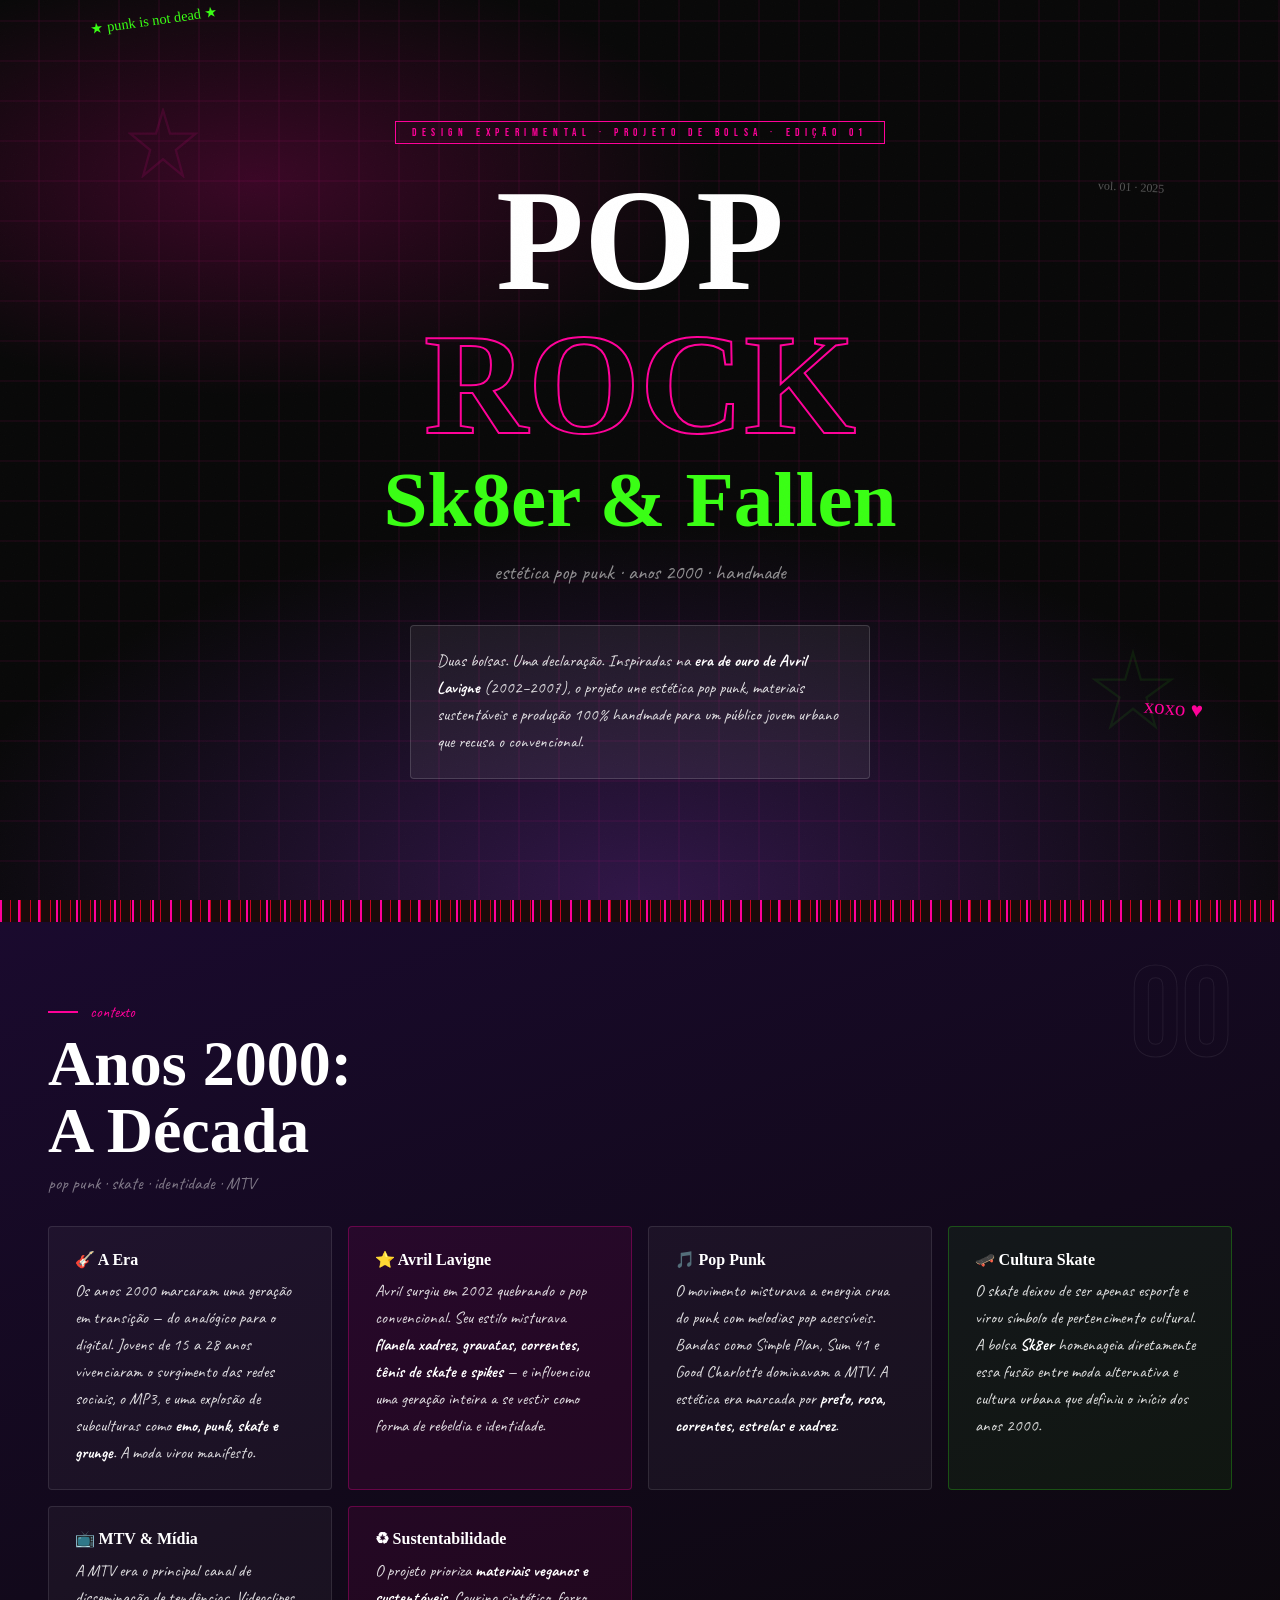
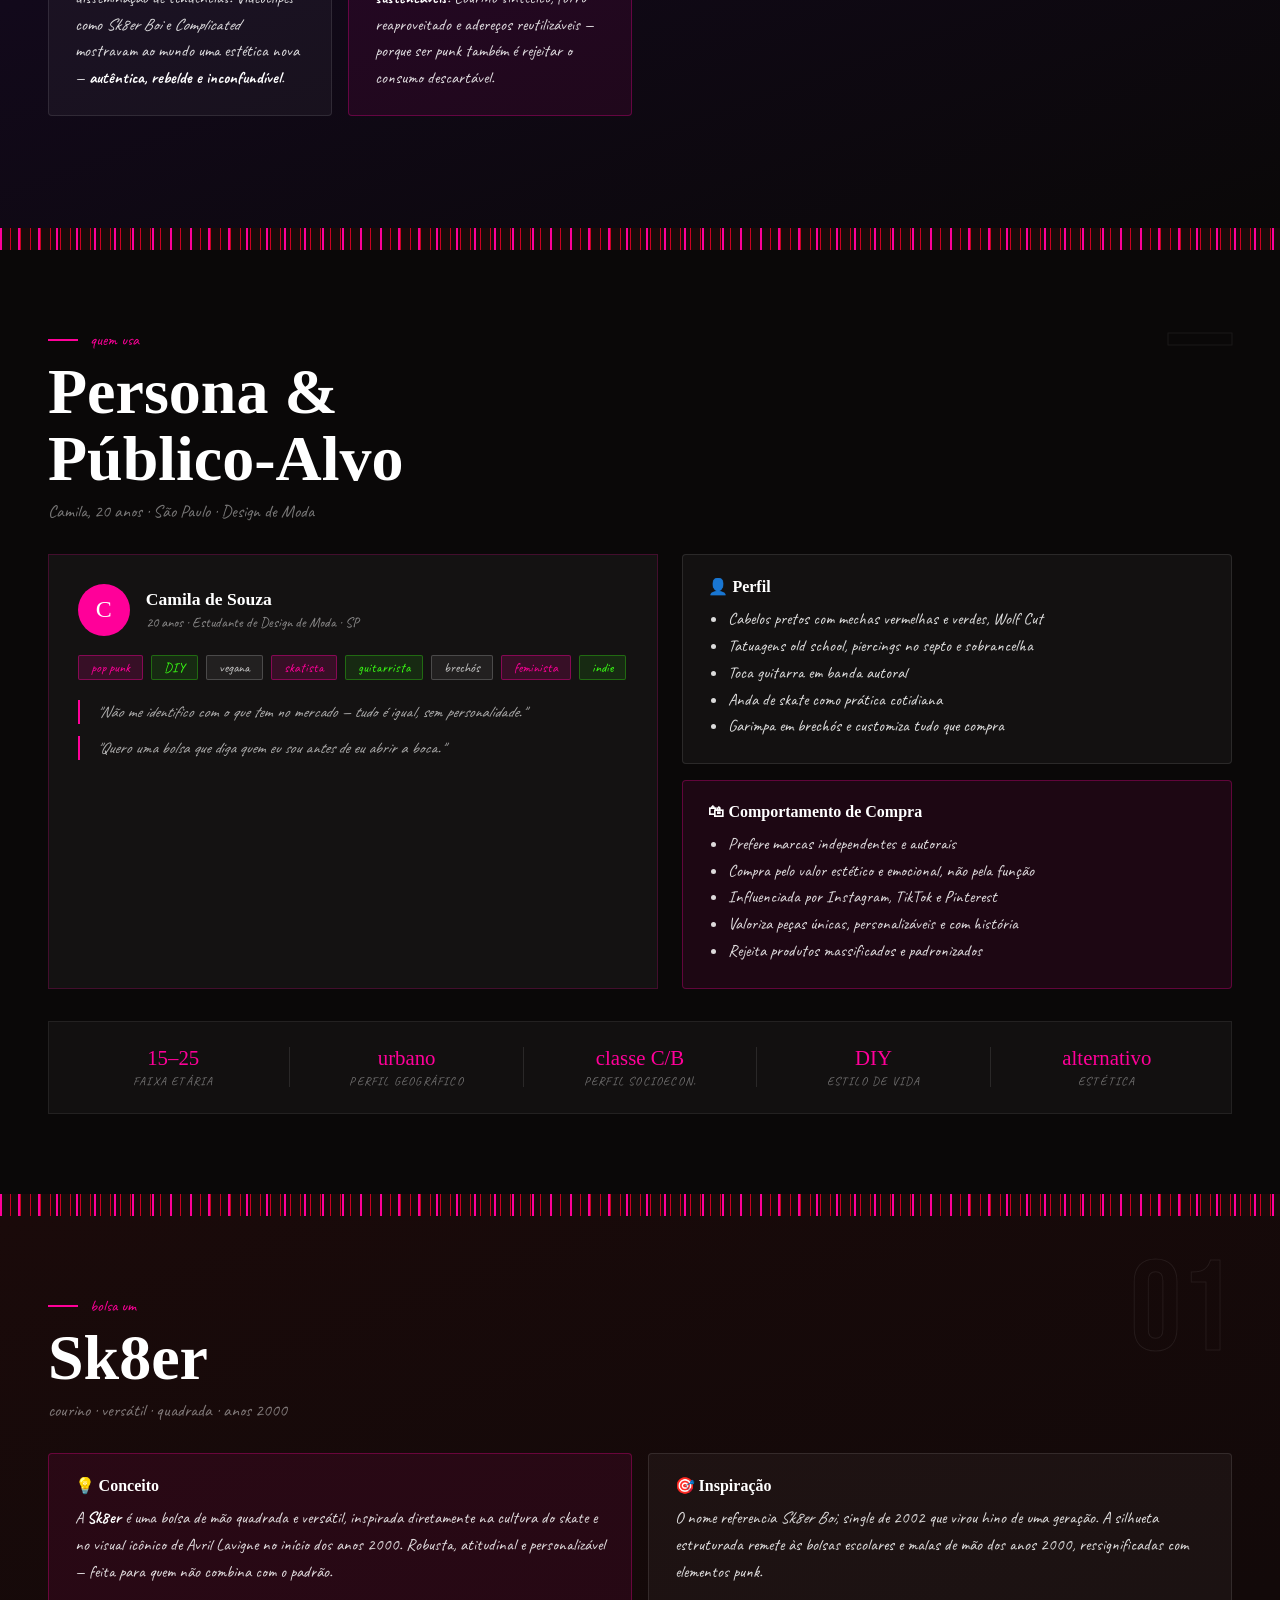
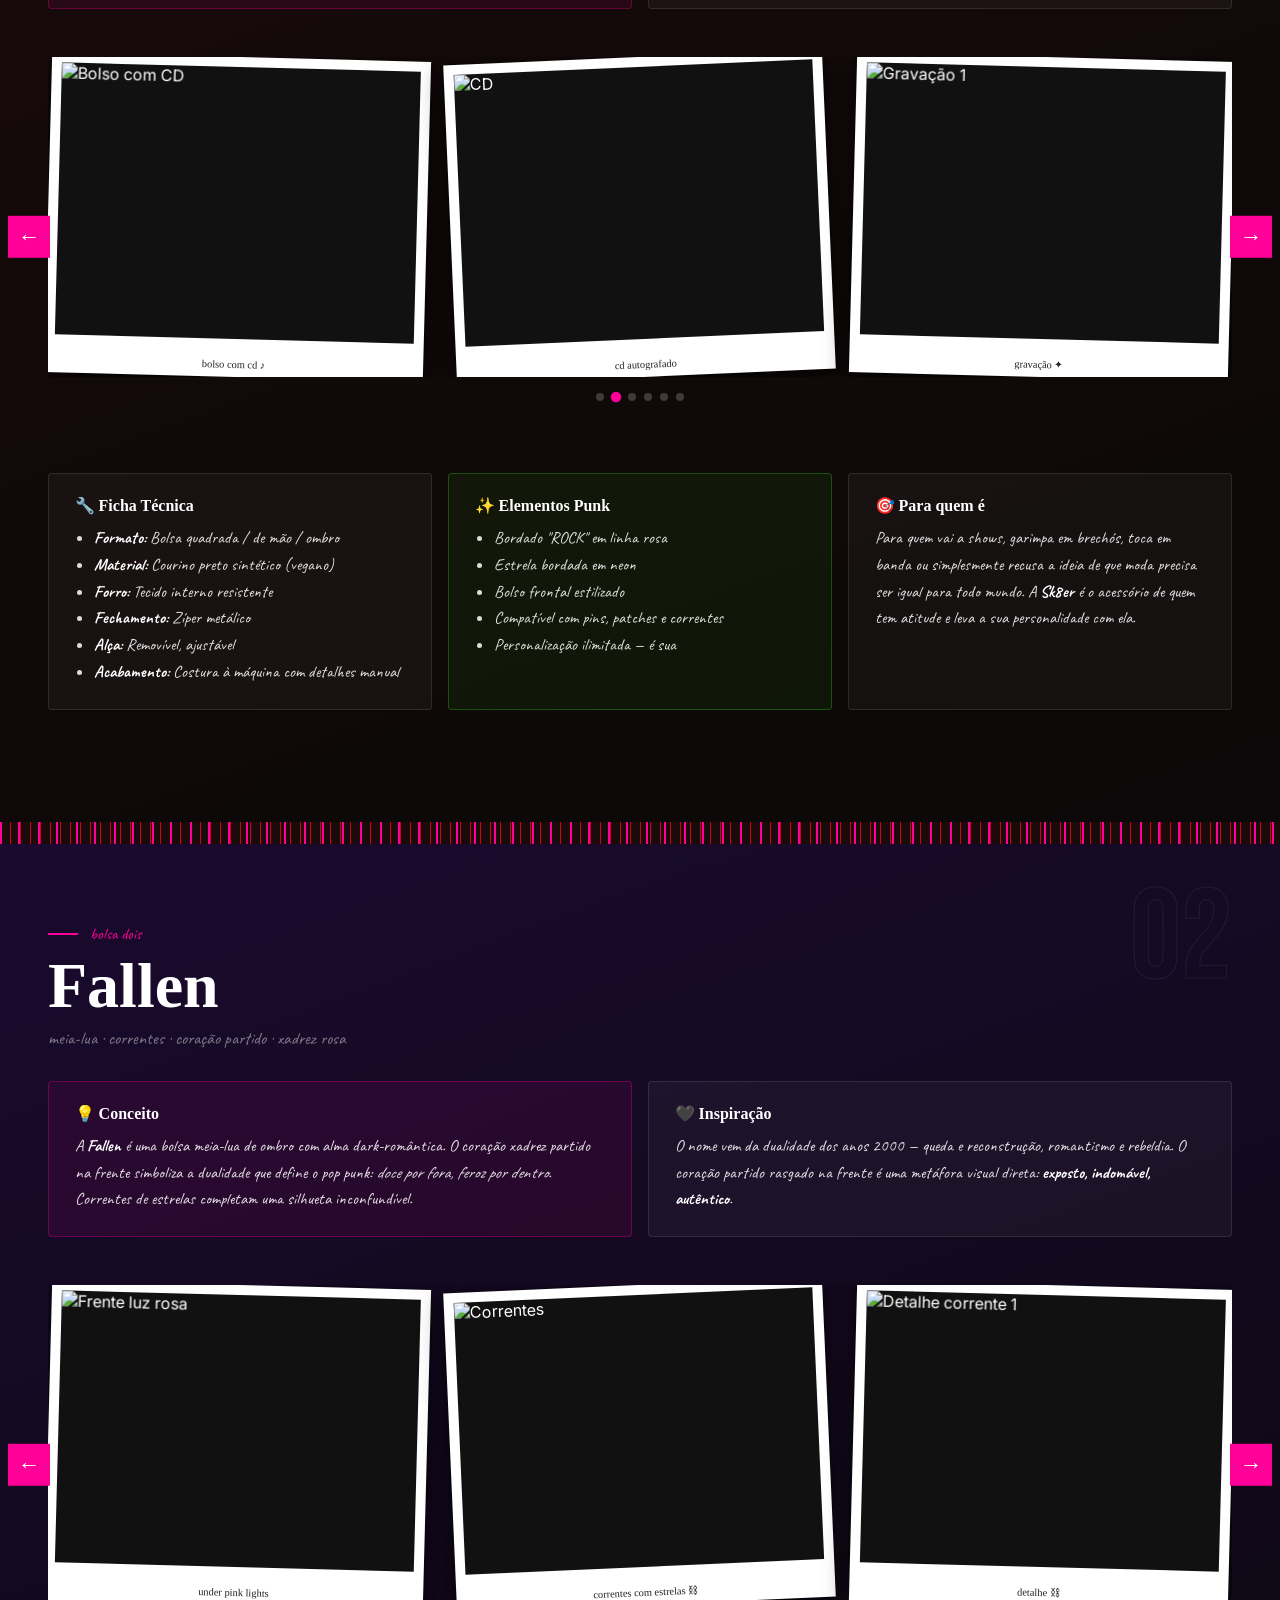
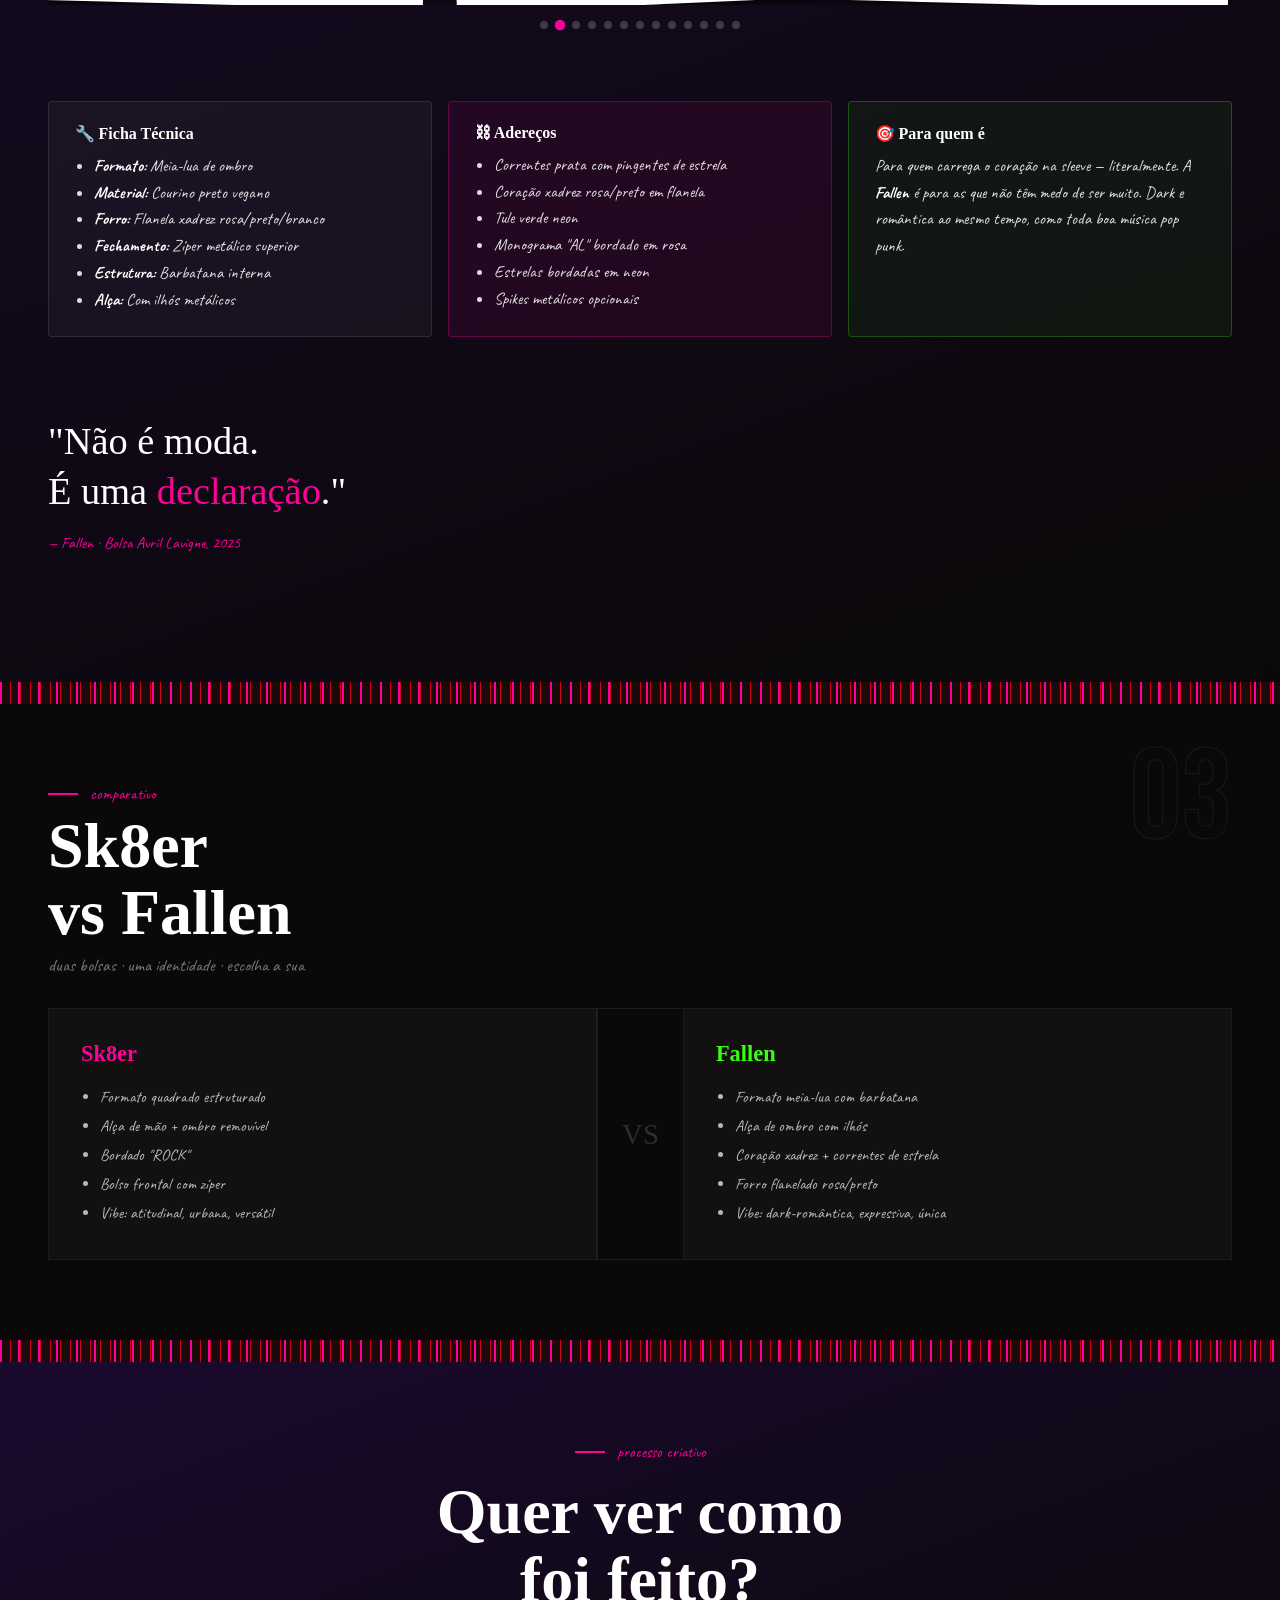
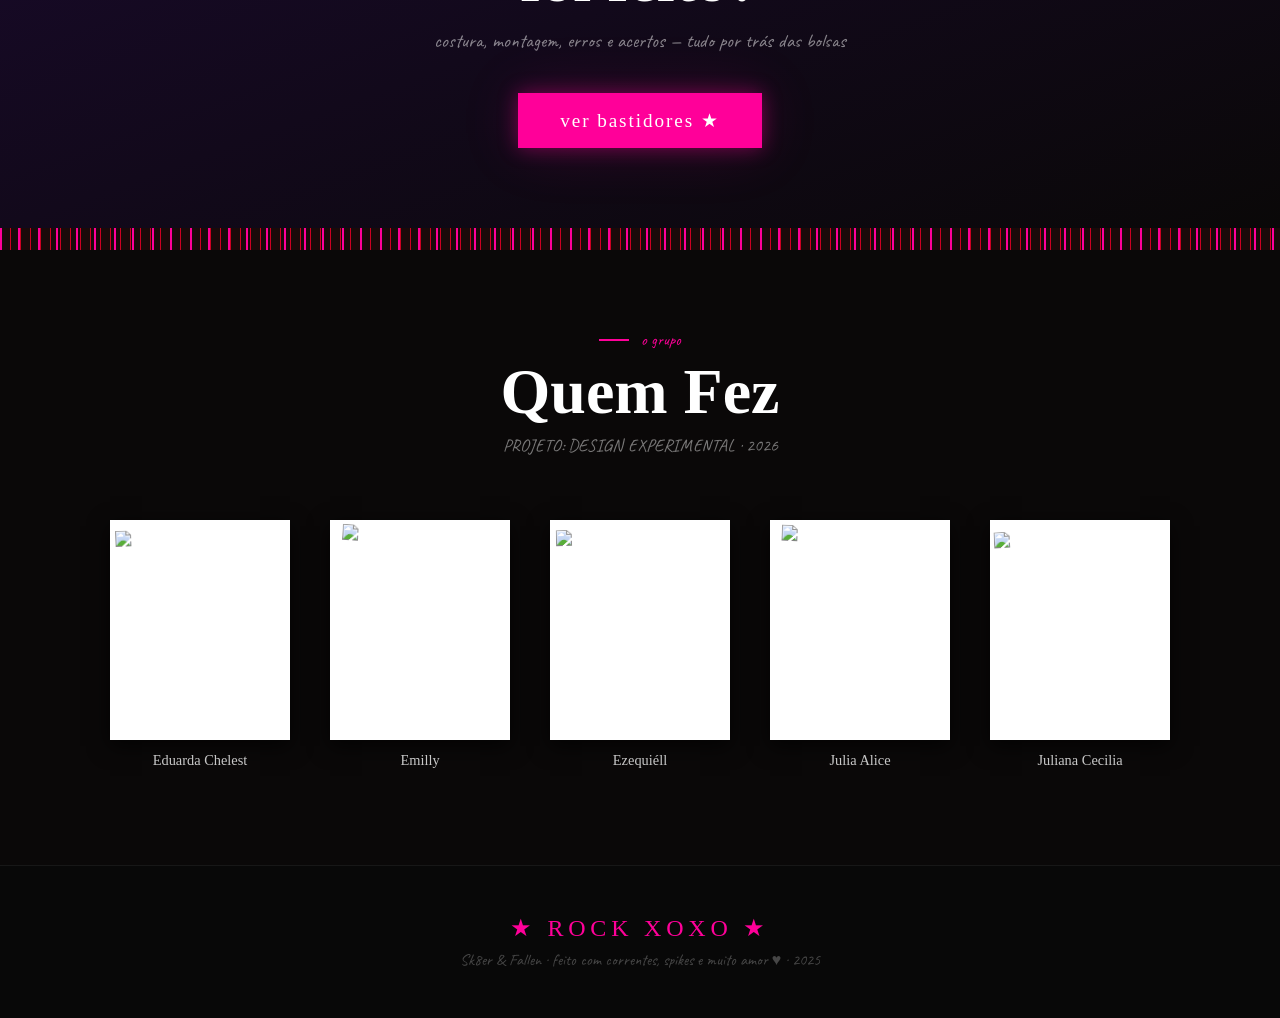
==== index.html @ 367cbdb5 "Add files via upload" ====
<!DOCTYPE html>
<html lang="pt-BR">
<head>
<meta charset="UTF-8">
<meta name="viewport" content="width=device-width, initial-scale=1.0">
<title>POP ROCK — Sk8er & Fallen</title>
<link rel="preconnect" href="https://fonts.googleapis.com">
<link href="https://fonts.googleapis.com/css2?family=Permanent+Marker&family=Caveat:wght@400;700&family=Bebas+Neue&family=Inter:wght@300;400;700&display=swap" rel="stylesheet">
<link rel="stylesheet" href="style.css">
</head>
<body>

<!-- ══════════════════════════════════ CAPA ══════════════════════════════════ -->
<section class="cover">
  <div class="cover-plaid"></div>
  <svg class="cover-deco" style="top:12%;left:10%;width:70px;opacity:.12" viewBox="0 0 60 60"><polygon points="30,2 36,22 58,22 41,36 47,58 30,44 13,58 19,36 2,22 24,22" fill="none" stroke="#FF0099" stroke-width="2"/></svg>
  <svg class="cover-deco" style="bottom:18%;right:8%;width:90px;opacity:.08" viewBox="0 0 80 80"><polygon points="40,4 47,28 74,28 52,44 60,70 40,54 20,70 28,44 6,28 33,28" fill="none" stroke="#39FF14" stroke-width="2"/></svg>
  <span class="cover-scrawl" style="top: 12px;%;left:7%;transform:rotate(-8deg);color:var(--green);font-size:.9rem">★ punk is not dead ★</span>
  <span class="cover-scrawl" style="bottom:20%;right:6%;transform:rotate(5deg);color:var(--pink);font-size:1.3rem">xoxo ♥</span>
  <span class="cover-scrawl" style="top:20%;right:9%;transform:rotate(3deg);color:var(--silver);font-size:.75rem;opacity:.4">vol. 01 · 2025</span>
  <p class="mag-label"> DESIGN EXPERIMENTAL · Projeto de bolsa · Edição 01</p>
  <h1 class="cover-title flicker">
    <span>POP</span>
    <span class="outline">ROCK</span>
    <span class="sub">Sk8er & Fallen</span>
  </h1>
  <p class="cover-issue">estética pop punk · anos 2000 · handmade</p>
  <div class="bubble bubble-white" style="max-width:460px;margin-top:2.5rem;text-align:left;position:relative;z-index:2">
    <p>Duas bolsas. Uma declaração. Inspiradas na <strong>era de ouro de Avril Lavigne</strong> (2002–2007), o projeto une estética pop punk, materiais sustentáveis e produção 100% handmade para um público jovem urbano que recusa o convencional.</p>
  </div>
</section>

<div class="plaid-band"></div>

<!-- ══════════════════════════════════ CONTEXTO ══════════════════════════════════ -->
<section class="chapter bg-purple">
  <header class="ch-head">
    <span class="ch-num">00</span>
    <p class="ch-label">contexto</p>
    <h2 class="ch-title">Anos 2000:<br>A Década</h2>
    <p class="ch-sub">pop punk · skate · identidade · MTV</p>
  </header>
  <div class="context-grid">
    <div class="bubble bubble-dark">
      <h3>🎸 A Era</h3>
      <p>Os anos 2000 marcaram uma geração em transição — do analógico para o digital. Jovens de 15 a 28 anos vivenciaram o surgimento das redes sociais, o MP3, e uma explosão de subculturas como <strong>emo, punk, skate e grunge</strong>. A moda virou manifesto.</p>
    </div>
    <div class="bubble bubble-pink">
      <h3>⭐ Avril Lavigne</h3>
      <p>Avril surgiu em 2002 quebrando o pop convencional. Seu estilo misturava <strong>flanela xadrez, gravatas, correntes, tênis de skate e spikes</strong> — e influenciou uma geração inteira a se vestir como forma de rebeldia e identidade.</p>
    </div>
    <div class="bubble bubble-dark">
      <h3>🎵 Pop Punk</h3>
      <p>O movimento misturava a energia crua do punk com melodias pop acessíveis. Bandas como Simple Plan, Sum 41 e Good Charlotte dominavam a MTV. A estética era marcada por <strong>preto, rosa, correntes, estrelas e xadrez</strong>.</p>
    </div>
    <div class="bubble bubble-green">
      <h3>🛹 Cultura Skate</h3>
      <p>O skate deixou de ser apenas esporte e virou símbolo de pertencimento cultural. A bolsa <strong>Sk8er</strong> homenageia diretamente essa fusão entre moda alternativa e cultura urbana que definiu o início dos anos 2000.</p>
    </div>
    <div class="bubble bubble-dark">
      <h3>📺 MTV & Mídia</h3>
      <p>A MTV era o principal canal de disseminação de tendências. Videoclipes como <em>Sk8er Boi</em> e <em>Complicated</em> mostravam ao mundo uma estética nova — <strong>autêntica, rebelde e inconfundível</strong>.</p>
    </div>
    <div class="bubble bubble-pink">
      <h3>♻ Sustentabilidade</h3>
      <p>O projeto prioriza <strong>materiais veganos e sustentáveis</strong>. Courino sintético, forro reaproveitado e adereços reutilizáveis — porque ser punk também é rejeitar o consumo descartável.</p>
    </div>
  </div>
</section>

<div class="plaid-band"></div>

<!-- ══════════════════════════════════ PERSONA ══════════════════════════════════ -->
<section class="chapter bg-dark">
  <header class="ch-head">
    <span class="ch-num">—</span>
    <p class="ch-label">quem usa</p>
    <h2 class="ch-title">Persona &<br>Público-Alvo</h2>
    <p class="ch-sub">Camila, 20 anos · São Paulo · Design de Moda</p>
  </header>
  <div class="persona-layout">
    <div class="persona-card">
      <div class="persona-header">
        <div class="persona-avatar">C</div>
        <div>
          <h3 class="persona-name">Camila de Souza</h3>
          <p class="persona-role">20 anos · Estudante de Design de Moda · SP</p>
        </div>
      </div>
      <div class="persona-tags">
        <span class="tag tag-pink">pop punk</span>
        <span class="tag tag-green">DIY</span>
        <span class="tag tag-silver">vegana</span>
        <span class="tag tag-pink">skatista</span>
        <span class="tag tag-green">guitarrista</span>
        <span class="tag tag-silver">brechós</span>
        <span class="tag tag-pink">feminista</span>
        <span class="tag tag-green">indie</span>
      </div>
      <div class="persona-quotes">
        <blockquote class="persona-quote">"Não me identifico com o que tem no mercado — tudo é igual, sem personalidade."</blockquote>
        <blockquote class="persona-quote">"Quero uma bolsa que diga quem eu sou antes de eu abrir a boca."</blockquote>
      </div>
    </div>
    <div class="persona-info-col">
      <div class="bubble bubble-dark">
        <h3>👤 Perfil</h3>
        <ul>
          <li>Cabelos pretos com mechas vermelhas e verdes, Wolf Cut</li>
          <li>Tatuagens old school, piercings no septo e sobrancelha</li>
          <li>Toca guitarra em banda autoral</li>
          <li>Anda de skate como prática cotidiana</li>
          <li>Garimpa em brechós e customiza tudo que compra</li>
        </ul>
      </div>
      <div class="bubble bubble-pink">
        <h3>🛍 Comportamento de Compra</h3>
        <ul>
          <li>Prefere marcas independentes e autorais</li>
          <li>Compra pelo valor estético e emocional, não pela função</li>
          <li>Influenciada por Instagram, TikTok e Pinterest</li>
          <li>Valoriza peças únicas, personalizáveis e com história</li>
          <li>Rejeita produtos massificados e padronizados</li>
        </ul>
      </div>
    </div>
  </div>
  <div class="audience-strip">
    <div class="audience-item"><span class="audience-num">15–25</span><span class="audience-label">faixa etária</span></div>
    <div class="audience-divider"></div>
    <div class="audience-item"><span class="audience-num">urbano</span><span class="audience-label">perfil geográfico</span></div>
    <div class="audience-divider"></div>
    <div class="audience-item"><span class="audience-num">classe C/B</span><span class="audience-label">perfil socioecon.</span></div>
    <div class="audience-divider"></div>
    <div class="audience-item"><span class="audience-num">DIY</span><span class="audience-label">estilo de vida</span></div>
    <div class="audience-divider"></div>
    <div class="audience-item"><span class="audience-num">alternativo</span><span class="audience-label">estética</span></div>
  </div>
</section>

<div class="plaid-band"></div>

<!-- ══════════════════════════════════ SK8ER ══════════════════════════════════ -->
<section class="chapter bg-red">
  <header class="ch-head">
    <span class="ch-num">01</span>
    <p class="ch-label">bolsa um</p>
    <h2 class="ch-title">Sk8er</h2>
    <p class="ch-sub">courino · versátil · quadrada · anos 2000</p>
  </header>

  <div class="product-intro">
    <div class="bubble bubble-pink">
      <h3>💡 Conceito</h3>
      <p>A <strong>Sk8er</strong> é uma bolsa de mão quadrada e versátil, inspirada diretamente na cultura do skate e no visual icônico de Avril Lavigne no início dos anos 2000. Robusta, atitudinal e personalizável — feita para quem não combina com o padrão.</p>
    </div>
    <div class="bubble bubble-dark">
      <h3>🎯 Inspiração</h3>
      <p>O nome referencia <em>Sk8er Boi</em>, single de 2002 que virou hino de uma geração. A silhueta estruturada remete às bolsas escolares e malas de mão dos anos 2000, ressignificadas com elementos punk.</p>
    </div>
  </div>

  <!-- CARROSSEL SK8ER -->
  <div class="carousel-wrap">
    <button class="carousel-btn prev" onclick="moveCarousel('sk8er',-1)">&#8592;</button>
    <div class="carousel" id="carousel-sk8er">
      <div class="carousel-track" id="track-sk8er">
        <div class="carousel-slide"><div class="polaroid-c"><img src="img/bolsa1/cenario.jpg" alt="Sk8er cenário"><span>Sk8er ★</span></div></div>
        <div class="carousel-slide"><div class="polaroid-c"><img src="img/bolsa1/bolso-cd.jpg" alt="Bolso com CD"><span>bolso com cd ♪</span></div></div>
        <div class="carousel-slide"><div class="polaroid-c"><img src="img/bolsa1/cd.jpg" alt="CD"><span>cd autografado</span></div></div>
        <div class="carousel-slide"><div class="polaroid-c"><img src="img/bolsa1/gravacao-1.jpg" alt="Gravação 1"><span>gravação ✦</span></div></div>
        <div class="carousel-slide"><div class="polaroid-c"><img src="img/bolsa1/gravacao-2.jpg" alt="Gravação 2"><span>gravação 2 ✦</span></div></div>
        <div class="carousel-slide"><div class="polaroid-c"><img src="img/bolsa1/frente-a.jpg" alt="Frente A"><span>uso alternativo</span></div></div>
      </div>
    </div>
    <button class="carousel-btn next" onclick="moveCarousel('sk8er',1)">&#8594;</button>
    <div class="carousel-dots" id="dots-sk8er"></div>
  </div>

  <div class="product-intro" style="margin-top:2rem">
    <div class="bubble bubble-dark">
      <h3>🔧 Ficha Técnica</h3>
      <ul>
        <li><strong>Formato:</strong> Bolsa quadrada / de mão / ombro</li>
        <li><strong>Material:</strong> Courino preto sintético (vegano)</li>
        <li><strong>Forro:</strong> Tecido interno resistente</li>
        <li><strong>Fechamento:</strong> Zíper metálico</li>
        <li><strong>Alça:</strong> Removível, ajustável</li>
        <li><strong>Acabamento:</strong> Costura à máquina com detalhes manual</li>
      </ul>
    </div>
    <div class="bubble bubble-green">
      <h3>✨ Elementos Punk</h3>
      <ul>
        <li>Bordado "ROCK" em linha rosa</li>
        <li>Estrela bordada em neon</li>
        <li>Bolso frontal estilizado</li>
        <li>Compatível com pins, patches e correntes</li>
        <li>Personalização ilimitada — é sua</li>
      </ul>
    </div>
    <div class="bubble bubble-dark">
      <h3>🎯 Para quem é</h3>
      <p>Para quem vai a shows, garimpa em brechós, toca em banda ou simplesmente recusa a ideia de que moda precisa ser igual para todo mundo. A <strong>Sk8er</strong> é o acessório de quem tem atitude e leva a sua personalidade com ela.</p>
    </div>
  </div>
</section>

<div class="plaid-band"></div>

<!-- ══════════════════════════════════ FALLEN ══════════════════════════════════ -->
<section class="chapter bg-purple">
  <header class="ch-head">
    <span class="ch-num">02</span>
    <p class="ch-label">bolsa dois</p>
    <h2 class="ch-title">Fallen</h2>
    <p class="ch-sub">meia-lua · correntes · coração partido · xadrez rosa</p>
  </header>

  <div class="product-intro">
    <div class="bubble bubble-pink">
      <h3>💡 Conceito</h3>
      <p>A <strong>Fallen</strong> é uma bolsa meia-lua de ombro com alma dark-romântica. O coração xadrez partido na frente simboliza a dualidade que define o pop punk: <em>doce por fora, feroz por dentro</em>. Correntes de estrelas completam uma silhueta inconfundível.</p>
    </div>
    <div class="bubble bubble-dark">
      <h3>🖤 Inspiração</h3>
      <p>O nome vem da dualidade dos anos 2000 — queda e reconstrução, romantismo e rebeldia. O coração partido rasgado na frente é uma metáfora visual direta: <strong>exposto, indomável, autêntico</strong>.</p>
    </div>
  </div>

  <!-- CARROSSEL FALLEN -->
  <div class="carousel-wrap">
    <button class="carousel-btn prev" onclick="moveCarousel('fallen',-1)">&#8592;</button>
    <div class="carousel" id="carousel-fallen">
      <div class="carousel-track" id="track-fallen">
        <div class="carousel-slide"><div class="polaroid-c"><img src="img/bolsa2/frente.jpg" alt="Fallen frente"><span>Fallen ★ frente</span></div></div>
        <div class="carousel-slide"><div class="polaroid-c"><img src="img/bolsa2/frente-rosa.jpg" alt="Frente luz rosa"><span>under pink lights</span></div></div>
        <div class="carousel-slide"><div class="polaroid-c"><img src="img/bolsa2/detalhe-corrente-hq.jpg" alt="Correntes"><span>correntes com estrelas ⛓</span></div></div>
        <div class="carousel-slide"><div class="polaroid-c"><img src="img/bolsa2/detalhe-corrente-1.jpg" alt="Detalhe corrente 1"><span>detalhe ⛓</span></div></div>
        <div class="carousel-slide"><div class="polaroid-c"><img src="img/bolsa2/detalhe-corrente-2.jpg" alt="Detalhe corrente 2"><span>corrente close ⛓</span></div></div>
        <div class="carousel-slide"><div class="polaroid-c"><img src="img/bolsa2/assinatura.jpg" alt="Monograma AL"><span>monograma AL ✦</span></div></div>
        <div class="carousel-slide"><div class="polaroid-c"><img src="img/bolsa2/look.jpg" alt="Look"><span>wearing it ↑</span></div></div>
        <div class="carousel-slide"><div class="polaroid-c"><img src="img/bolsa2/alca.jpg" alt="Alça"><span>alça com ilhós</span></div></div>
        <div class="carousel-slide"><div class="polaroid-c"><img src="img/bolsa2/detalhe-lateral.jpg" alt="Lateral"><span>detalhe lateral</span></div></div>
        <div class="carousel-slide"><div class="polaroid-c"><img src="img/bolsa2/lateral-direita.jpg" alt="Lateral direita"><span>lateral direita</span></div></div>
        <div class="carousel-slide"><div class="polaroid-c"><img src="img/bolsa2/lateral-esquerda.jpg" alt="Lateral esquerda"><span>lateral esquerda</span></div></div>
        <div class="carousel-slide"><div class="polaroid-c"><img src="img/bolsa2/frente-recalque.jpg" alt="Recalque"><span>recalque luz ✧</span></div></div>
        <div class="carousel-slide"><div class="polaroid-c"><img src="img/bolsa2/modelo.jpg" alt="Modelo"><span>molde / modelo</span></div></div>
      </div>
    </div>
    <button class="carousel-btn next" onclick="moveCarousel('fallen',1)">&#8594;</button>
    <div class="carousel-dots" id="dots-fallen"></div>
  </div>

  <div class="product-intro" style="margin-top:2rem">
    <div class="bubble bubble-dark">
      <h3>🔧 Ficha Técnica</h3>
      <ul>
        <li><strong>Formato:</strong> Meia-lua de ombro</li>
        <li><strong>Material:</strong> Courino preto vegano</li>
        <li><strong>Forro:</strong> Flanela xadrez rosa/preto/branco</li>
        <li><strong>Fechamento:</strong> Zíper metálico superior</li>
        <li><strong>Estrutura:</strong> Barbatana interna</li>
        <li><strong>Alça:</strong> Com ilhós metálicos</li>
      </ul>
    </div>
    <div class="bubble bubble-pink">
      <h3>⛓ Adereços</h3>
      <ul>
        <li>Correntes prata com pingentes de estrela</li>
        <li>Coração xadrez rosa/preto em flanela</li>
        <li>Tule verde neon</li>
        <li>Monograma "AL" bordado em rosa</li>
        <li>Estrelas bordadas em neon</li>
        <li>Spikes metálicos opcionais</li>
      </ul>
    </div>
    <div class="bubble bubble-green">
      <h3>🎯 Para quem é</h3>
      <p>Para quem carrega o coração na sleeve — literalmente. A <strong>Fallen</strong> é para as que não têm medo de ser muito. Dark e romântica ao mesmo tempo, como toda boa música pop punk.</p>
    </div>
  </div>

  <blockquote class="mag-quote">
    "Não é moda.<br>É uma <em>declaração</em>."
    <cite>— Fallen · Bolsa Avril Lavigne, 2025</cite>
  </blockquote>
</section>

<div class="plaid-band"></div>

<!-- ══════════════════════════════════ DETALHES ══════════════════════════════════ -->
<section class="chapter bg-dark">
  <header class="ch-head">
    <span class="ch-num">03</span>
    <p class="ch-label">comparativo</p>
    <h2 class="ch-title">Sk8er<br>vs Fallen</h2>
    <p class="ch-sub">duas bolsas · uma identidade · escolha a sua</p>
  </header>
  <div class="compare-strip">
    <div class="compare-col">
      <h3 class="compare-name">Sk8er</h3>
      <ul>
        <li>Formato quadrado estruturado</li>
        <li>Alça de mão + ombro removível</li>
        <li>Bordado "ROCK"</li>
        <li>Bolso frontal com zíper</li>
        <li>Vibe: atitudinal, urbana, versátil</li>
      </ul>
    </div>
    <div class="compare-vs">VS</div>
    <div class="compare-col">
      <h3 class="compare-name" style="color:var(--green)">Fallen</h3>
      <ul>
        <li>Formato meia-lua com barbatana</li>
        <li>Alça de ombro com ilhós</li>
        <li>Coração xadrez + correntes de estrela</li>
        <li>Forro flanelado rosa/preto</li>
        <li>Vibe: dark-romântica, expressiva, única</li>
      </ul>
    </div>
  </div>
</section>

<div class="plaid-band"></div>

<!-- ══════════════════════════════════ BASTIDORES BTN ══════════════════════════════════ -->
<section class="chapter bg-purple" style="text-align:center;padding:5rem 2rem">
  <p class="ch-label" style="justify-content:center;margin-bottom:1rem">processo criativo</p>
  <h2 class="ch-title" style="margin-bottom:1rem">Quer ver como<br>foi feito?</h2>
  <p style="font-family:'Caveat',cursive;font-size:1.2rem;color:rgba(255,255,255,.5);margin-bottom:2.5rem">costura, montagem, erros e acertos — tudo por trás das bolsas</p>
  <a href="bastidores.html" class="btn-bastidores">ver bastidores ★</a>
</section>

<div class="plaid-band"></div>

<!-- ══════════════════════════════════ EQUIPE ══════════════════════════════════ -->
<section class="chapter bg-dark" style="padding-bottom:5rem">
  <header class="ch-head" style="text-align:center;padding-right:3rem">
    <p class="ch-label" style="justify-content:center">o grupo</p>
    <h2 class="ch-title">Quem Fez</h2>
    <p class="ch-sub">PROJETO: DESIGN EXPERIMENTAL · 2026</p>
  </header>
  <div class="team-grid">
    <div class="member"><div class="member-photo"><img src="img/equipe/eduarda.jpg" alt="Eduarda" style="transform:rotate(-2deg)"></div><p class="member-name">Eduarda Chelest</p></div>
    <div class="member"><div class="member-photo"><img src="img/equipe/emily.jpg" alt="Emily" style="transform:rotate(3deg)"></div><p class="member-name">Emilly</p></div>
    <div class="member"><div class="member-photo"><img src="img/equipe/ezequiel.jpg" alt="Ezequiel" style="transform:rotate(-1.5deg)"></div><p class="member-name">Ezequiéll</p></div>
    <div class="member"><div class="member-photo"><img src="img/equipe/julia.jpg" alt="Julia" style="transform:rotate(2.5deg)"></div><p class="member-name">Julia Alice</p></div>
    <div class="member"><div class="member-photo"><img src="img/equipe/juliana.jpg" alt="Juliana" style="transform:rotate(-3deg)"></div><p class="member-name">Juliana Cecilia</p></div>
  </div>
</section>

<footer>
  <p class="footer-title flicker">★ ROCK XOXO ★</p>
  <p class="footer-sub">Sk8er & Fallen · feito com correntes, spikes e muito amor ♥ · 2025</p>
</footer>

<div class="lb" id="lb">
  <button class="lb-close" onclick="closeLB()">✕</button>
  <img id="lb-img" src="" alt="">
</div>

<script src="main.js"></script>
</body>
</html>
---- style.css ----
/* ─────────────────────────────────
   RESET & VARIÁVEIS
───────────────────────────────── */
*, *::before, *::after { margin:0; padding:0; box-sizing:border-box; }

:root {
  --black:  #080808;
  --pink:   #FF0099;
  --green:  #39FF14;
  --silver: #C8C8C8;
  --red:    #CC0022;
  --purple: #7B2FBE;
}

html { scroll-behavior:smooth; }

body {
  background: var(--black);
  color: #fff;
  font-family: 'Inter', sans-serif;
  overflow-x: hidden;
}

body::after {
  content:'';
  position:fixed; inset:0;
  background-image: url("data:image/svg+xml,%3Csvg xmlns='http://www.w3.org/2000/svg' width='200' height='200'%3E%3Cfilter id='n'%3E%3CfeTurbulence type='fractalNoise' baseFrequency='.9' numOctaves='4' stitchTiles='stitch'/%3E%3C/filter%3E%3Crect width='200' height='200' filter='url(%23n)' opacity='.04'/%3E%3C/svg%3E");
  pointer-events:none; z-index:9999; opacity:.5;
}

/* ─────────────────────────────────
   CAPA
───────────────────────────────── */
.cover {
  min-height:100vh;
  display:flex; flex-direction:column; align-items:center; justify-content:center;
  position:relative; overflow:hidden;
  padding:4rem 2rem; text-align:center;
  background:
    radial-gradient(ellipse 80% 60% at 50% 100%, rgba(123,47,190,.35) 0%, transparent 70%),
    radial-gradient(ellipse 60% 40% at 20% 20%, rgba(255,0,153,.2) 0%, transparent 60%),
    #080808;
}
.cover-plaid {
  position:absolute; inset:0; pointer-events:none;
  background-image:
    repeating-linear-gradient(0deg, transparent, transparent 38px, rgba(255,0,153,.06) 38px, rgba(255,0,153,.06) 40px),
    repeating-linear-gradient(90deg, transparent, transparent 38px, rgba(255,0,153,.06) 38px, rgba(255,0,153,.06) 40px);
}
.cover-deco   { position:absolute; pointer-events:none; }
.cover-scrawl { position:absolute; font-family:'Permanent Marker',cursive; pointer-events:none; }

.mag-label {
  font-family:'Bebas Neue',sans-serif;
  font-size:.7rem; letter-spacing:.5em; color:var(--pink);
  border:1px solid var(--pink); padding:.25rem 1rem;
  margin-bottom:2rem; position:relative; z-index:2;
}

.cover-title {
  font-family:'Permanent Marker',cursive;
  font-size:clamp(3.5rem,12vw,9rem);
  line-height:.9; text-align:center;
  position:relative; z-index:2;
  display:flex; flex-direction:column; gap:.1em;
}
.cover-title span         { color:#fff; }
.cover-title span.outline { color:transparent; -webkit-text-stroke:2px var(--pink); }
.cover-title span.sub     { font-size:55%; color:var(--green); }

.cover-issue {
  font-family:'Caveat',cursive;
  font-size:1.3rem; color:var(--silver);
  margin-top:1.5rem; opacity:.7; position:relative; z-index:2;
}

/* ─────────────────────────────────
   BANDA XADREZ
───────────────────────────────── */
.plaid-band {
  width:100%; height:22px;
  background:
    repeating-linear-gradient(90deg,
      #FF0099 0,#FF0099 2px,transparent 2px,transparent 18px,
      #FF0099 18px,#FF0099 20px,transparent 20px,transparent 38px),
    repeating-linear-gradient(90deg,
      #CC0022 0,#CC0022 1px,transparent 1px,transparent 10px,
      #CC0022 10px,#CC0022 11px,transparent 11px,transparent 20px),
    #1a0a0a;
}

/* ─────────────────────────────────
   CAPÍTULOS
───────────────────────────────── */
.chapter { padding-bottom:5rem; overflow:hidden; }
.bg-dark   { background:#0a0808; }
.bg-purple { background:linear-gradient(160deg,#1a0a2e 0%,#0a0808 100%); }
.bg-red    { background:linear-gradient(160deg,#1a0a0a 0%,#0a0808 100%); }

.ch-head { padding:5rem 3rem 2rem; position:relative; }
.ch-num {
  font-family:'Bebas Neue',sans-serif; font-size:8rem; line-height:1;
  color:transparent; -webkit-text-stroke:1px rgba(255,255,255,.07);
  position:absolute; top:2rem; right:3rem; pointer-events:none;
}
.ch-label {
  font-family:'Caveat',cursive; font-size:1rem; color:var(--pink);
  display:flex; align-items:center; gap:.75rem; margin-bottom:.5rem;
}
.ch-label::before { content:''; display:inline-block; width:30px; height:2px; background:var(--pink); }
.ch-title { font-family:'Permanent Marker',cursive; font-size:clamp(2rem,5vw,4rem); line-height:1.05; }
.ch-sub   { font-family:'Caveat',cursive; font-size:1.1rem; color:rgba(255,255,255,.45); margin-top:.5rem; }

/* ─────────────────────────────────
   BALÕES
───────────────────────────────── */
.bubble {
  border-radius:4px;
  padding:1.4rem 1.6rem;
}
.bubble h3 {
  font-family:'Permanent Marker',cursive;
  font-size:1rem; margin-bottom:.6rem;
}
.bubble p, .bubble ul, .bubble li {
  font-family:'Caveat',cursive;
  font-size:1.05rem; line-height:1.6; color:rgba(255,255,255,.85);
}
.bubble ul { padding-left:1.2rem; }
.bubble strong { color:#fff; }

.bubble-dark  { background:rgba(255,255,255,.04); border:1px solid rgba(255,255,255,.1); }
.bubble-pink  { background:rgba(255,0,153,.08);   border:1px solid rgba(255,0,153,.3); }
.bubble-green { background:rgba(57,255,20,.06);   border:1px solid rgba(57,255,20,.25); }
.bubble-white { background:rgba(255,255,255,.06); border:1px solid rgba(255,255,255,.15); }

.context-grid {
  display:grid;
  grid-template-columns:repeat(auto-fit, minmax(280px,1fr));
  gap:1rem; padding:0 3rem 2rem;
}

.product-intro {
  display:flex; flex-wrap:wrap; gap:1rem;
  padding:0 3rem 2rem;
}
.product-intro .bubble { flex:1; min-width:240px; }

/* ─────────────────────────────────
   PERSONA
───────────────────────────────── */
.persona-layout {
  display:flex; flex-wrap:wrap; gap:1.5rem;
  padding:0 3rem 2rem;
}
.persona-card {
  flex:1; min-width:280px;
  background:rgba(255,255,255,.04);
  border:1px solid rgba(255,0,153,.2);
  padding:1.8rem;
}
.persona-header { display:flex; align-items:center; gap:1rem; margin-bottom:1.2rem; }
.persona-avatar {
  width:52px; height:52px; border-radius:50%;
  background:var(--pink); color:#fff;
  font-family:'Permanent Marker',cursive; font-size:1.5rem;
  display:flex; align-items:center; justify-content:center; flex-shrink:0;
}
.persona-name { font-family:'Permanent Marker',cursive; font-size:1.1rem; }
.persona-role { font-family:'Caveat',cursive; font-size:.9rem; color:rgba(255,255,255,.5); margin-top:.2rem; }
.persona-tags { display:flex; flex-wrap:wrap; gap:.5rem; margin-bottom:1.2rem; }
.tag { font-family:'Caveat',cursive; font-size:.85rem; padding:.2rem .75rem; border-radius:2px; }
.tag-pink   { background:rgba(255,0,153,.15); border:1px solid rgba(255,0,153,.4); color:var(--pink); }
.tag-green  { background:rgba(57,255,20,.1);  border:1px solid rgba(57,255,20,.3);  color:var(--green); }
.tag-silver { background:rgba(200,200,200,.08); border:1px solid rgba(200,200,200,.25); color:var(--silver); }
.persona-quotes { display:flex; flex-direction:column; gap:.75rem; }
.persona-quote {
  font-family:'Caveat',cursive; font-size:1rem;
  color:rgba(255,255,255,.65); line-height:1.5;
  border-left:2px solid var(--pink); padding-left:1rem; font-style:italic;
}
.persona-info-col { flex:1; min-width:260px; display:flex; flex-direction:column; gap:1rem; }

.audience-strip {
  display:flex; flex-wrap:wrap; align-items:center;
  margin:0 3rem; padding:1.5rem;
  background:rgba(255,255,255,.03);
  border:1px solid rgba(255,255,255,.07);
  gap:1rem;
}
.audience-item { display:flex; flex-direction:column; align-items:center; flex:1; min-width:100px; }
.audience-num  { font-family:'Permanent Marker',cursive; font-size:1.3rem; color:var(--pink); }
.audience-label{ font-family:'Caveat',cursive; font-size:.75rem; color:rgba(255,255,255,.4); text-transform:uppercase; letter-spacing:.1em; margin-top:.2rem; }
.audience-divider { width:1px; height:40px; background:rgba(255,255,255,.1); }

/* ─────────────────────────────────
   CARROSSEL
───────────────────────────────── */
.carousel-wrap {
  position: relative;
  padding: 1rem 3rem 2.5rem;
  user-select: none;
}

.carousel {
  overflow: hidden;
  width: 100%;
}

.carousel-track {
  display: flex;
  gap: 1.5rem;
  transition: transform 0.5s cubic-bezier(.4,0,.2,1);
  will-change: transform;
}

/* cada slide mostra 3 polaroids visíveis */
.carousel-slide {
  flex: 0 0 calc(33.333% - 1rem);
  min-width: 0;
}

.polaroid-c {
  background: #fff;
  padding: 10px 10px 38px;
  box-shadow: 0 6px 24px rgba(0,0,0,.7), 0 1px 4px rgba(0,0,0,.4);
  cursor: pointer;
  transition: transform .3s ease, box-shadow .3s ease;
  position: relative;
  height: 320px;
}
.polaroid-c:hover {
  transform: scale(1.04) rotate(0deg) !important;
  box-shadow: 0 16px 48px rgba(0,0,0,.85);
  z-index: 10;
}
.polaroid-c img {
  width: 100%; height: 100%;
  object-fit: contain;
  background: #111;
  display: block;
}
.polaroid-c span {
  position: absolute; bottom: 7px; left: 0; right: 0;
  text-align: center;
  font-family: 'Permanent Marker', cursive;
  font-size: .65rem; color: #222;
  padding: 0 8px;
  white-space: nowrap; overflow: hidden; text-overflow: ellipsis;
}

/* rotações alternadas para o efeito scrapbook */
.carousel-slide:nth-child(odd)  .polaroid-c { transform: rotate(-1.5deg); }
.carousel-slide:nth-child(even) .polaroid-c { transform: rotate(1.5deg); }
.carousel-slide:nth-child(3n)   .polaroid-c { transform: rotate(-2.5deg); }

/* botões de navegação */
.carousel-btn {
  position: absolute; top: 50%; transform: translateY(-60%);
  background: var(--pink); border: none; color: #fff;
  font-family: 'Permanent Marker', cursive;
  font-size: 1.4rem; width: 42px; height: 42px;
  cursor: pointer; z-index: 10;
  transition: background .2s, transform .2s;
  display: flex; align-items: center; justify-content: center;
}
.carousel-btn:hover { background: #cc007a; transform: translateY(-60%) scale(1.1); }
.carousel-btn.prev { left: .5rem; }
.carousel-btn.next { right: .5rem; }

/* dots */
.carousel-dots {
  display: flex; justify-content: center; gap: .5rem;
  margin-top: 1rem;
}
.carousel-dot {
  width: 8px; height: 8px;
  border-radius: 50%;
  background: rgba(255,255,255,.2);
  cursor: pointer;
  transition: background .3s, transform .3s;
  border: none;
}
.carousel-dot.active {
  background: var(--pink);
  transform: scale(1.3);
}

/* ─────────────────────────────────
   QUOTE
───────────────────────────────── */
.mag-quote {
  padding:3rem 3rem;
  font-family:'Permanent Marker',cursive;
  font-size:clamp(1.3rem,3vw,2.5rem);
  line-height:1.3;
}
.mag-quote em   { color:var(--pink); font-style:normal; }
.mag-quote cite { display:block; font-family:'Caveat',cursive; font-size:1rem; color:var(--pink); margin-top:1rem; font-style:normal; }

/* ─────────────────────────────────
   COMPARATIVO
───────────────────────────────── */
.compare-strip {
  display:flex; align-items:flex-start;
  margin:0 3rem;
  border:1px solid rgba(255,255,255,.08);
}
.compare-col { flex:1; padding:2rem; background:rgba(255,255,255,.03); }
.compare-col:first-child { border-right:1px solid rgba(255,255,255,.08); }
.compare-name { font-family:'Permanent Marker',cursive; font-size:1.4rem; color:var(--pink); margin-bottom:1rem; }
.compare-col ul { padding-left:1.2rem; }
.compare-col li { font-family:'Caveat',cursive; font-size:1rem; color:rgba(255,255,255,.7); line-height:1.8; }
.compare-vs {
  font-family:'Permanent Marker',cursive; font-size:1.8rem; color:rgba(255,255,255,.15);
  padding:2rem 1.5rem; display:flex; align-items:center; justify-content:center; align-self:stretch;
  border-left:1px solid rgba(255,255,255,.08); border-right:1px solid rgba(255,255,255,.08);
}

/* ─────────────────────────────────
   BOTÃO BASTIDORES
───────────────────────────────── */
.btn-bastidores {
  display:inline-block;
  font-family:'Permanent Marker',cursive;
  font-size:1.2rem; letter-spacing:.1em;
  color:#fff; text-decoration:none;
  background:var(--pink); padding:.9rem 2.5rem;
  border:2px solid var(--pink);
  box-shadow:0 0 20px rgba(255,0,153,.4), 0 0 60px rgba(255,0,153,.15);
  transition:all .3s ease;
}
.btn-bastidores:hover {
  background:transparent; color:var(--pink);
  box-shadow:0 0 30px rgba(255,0,153,.6);
  transform:scale(1.04);
}

/* ─────────────────────────────────
   EQUIPE
───────────────────────────────── */
.team-grid {
  display:flex; flex-wrap:wrap; justify-content:center; gap:2.5rem;
  padding:2rem 3rem 1rem;
}
.member { text-align:center; }
.member-photo {
  width:180px; height:220px; background:#fff;
  padding:8px 8px 32px;
  box-shadow:0 6px 20px rgba(0,0,0,.7);
  transition:transform .3s; margin:0 auto; cursor:pointer;
}
.member-photo:hover { transform:scale(1.06) rotate(0deg) !important; }
.member-photo img { width:100%; height:100%; object-fit:cover; display:block; }
.member-name { font-family:'Permanent Marker',cursive; font-size:.9rem; color:var(--silver); margin-top:.75rem; }

/* ─────────────────────────────────
   FOOTER
───────────────────────────────── */
footer { padding:3rem; text-align:center; border-top:1px solid rgba(255,255,255,.06); }
.footer-title { font-family:'Permanent Marker',cursive; font-size:1.5rem; color:var(--pink); letter-spacing:.2em; }
.footer-sub   { font-family:'Caveat',cursive; font-size:1rem; color:rgba(255,255,255,.25); margin-top:.5rem; }

/* ─────────────────────────────────
   LIGHTBOX
───────────────────────────────── */
.lb { display:none; position:fixed; inset:0; background:rgba(0,0,0,.97); z-index:9000; align-items:center; justify-content:center; }
.lb.open { display:flex; }
.lb img  { max-width:90vw; max-height:90vh; object-fit:contain; }
.lb-close {
  position:absolute; top:1.5rem; right:2rem;
  font-family:'Permanent Marker',cursive; font-size:2.5rem;
  color:#fff; background:none; border:none; cursor:pointer;
}

/* ─────────────────────────────────
   ANIMAÇÕES
───────────────────────────────── */
@keyframes flicker {
  0%,93%,97%,100% { opacity:1; }
  95% { opacity:.3; }
}
.flicker { animation:flicker 7s infinite; }

/* ─────────────────────────────────
   RESPONSIVO
───────────────────────────────── */
@media(max-width:900px) {
  .carousel-slide { flex: 0 0 calc(50% - .75rem); }
}
@media(max-width:600px) {
  .carousel-slide { flex: 0 0 100%; }
  .ch-num { font-size:5rem; }
  .ch-head { padding:4rem 1.5rem 1.5rem; }
  .context-grid, .product-intro { padding:0 1.5rem 2rem; }
  .persona-layout { padding:0 1.5rem 2rem; }
  .audience-strip { margin:0 1.5rem; }
  .compare-strip  { margin:0 1.5rem; flex-direction:column; }
  .compare-vs { padding:1rem; border:none; border-top:1px solid rgba(255,255,255,.08); border-bottom:1px solid rgba(255,255,255,.08); }
  .carousel-wrap { padding:1rem 1.5rem 2.5rem; }
  .mag-quote { padding:2rem 1.5rem; }
  .team-grid { gap:1.5rem; padding:2rem 1.5rem 1rem; }
  .member-photo { width:140px; height:175px; }
}
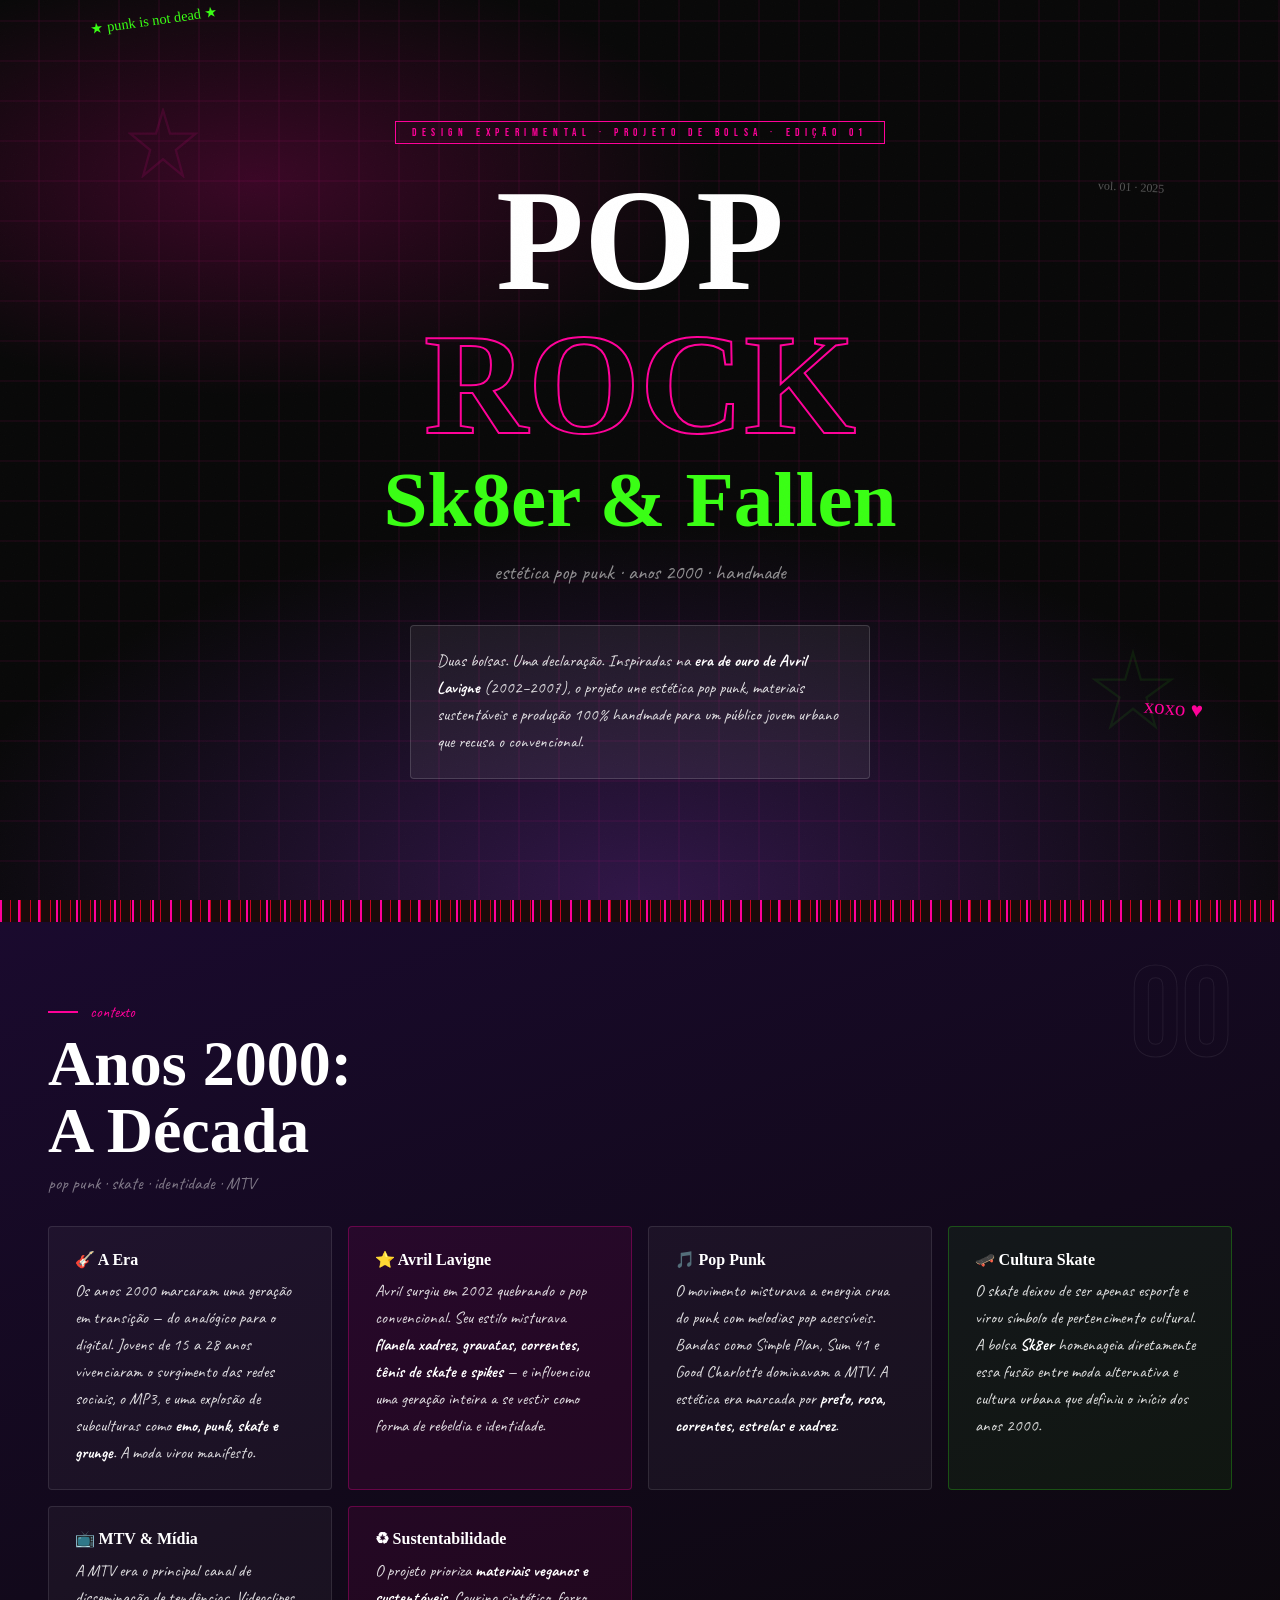
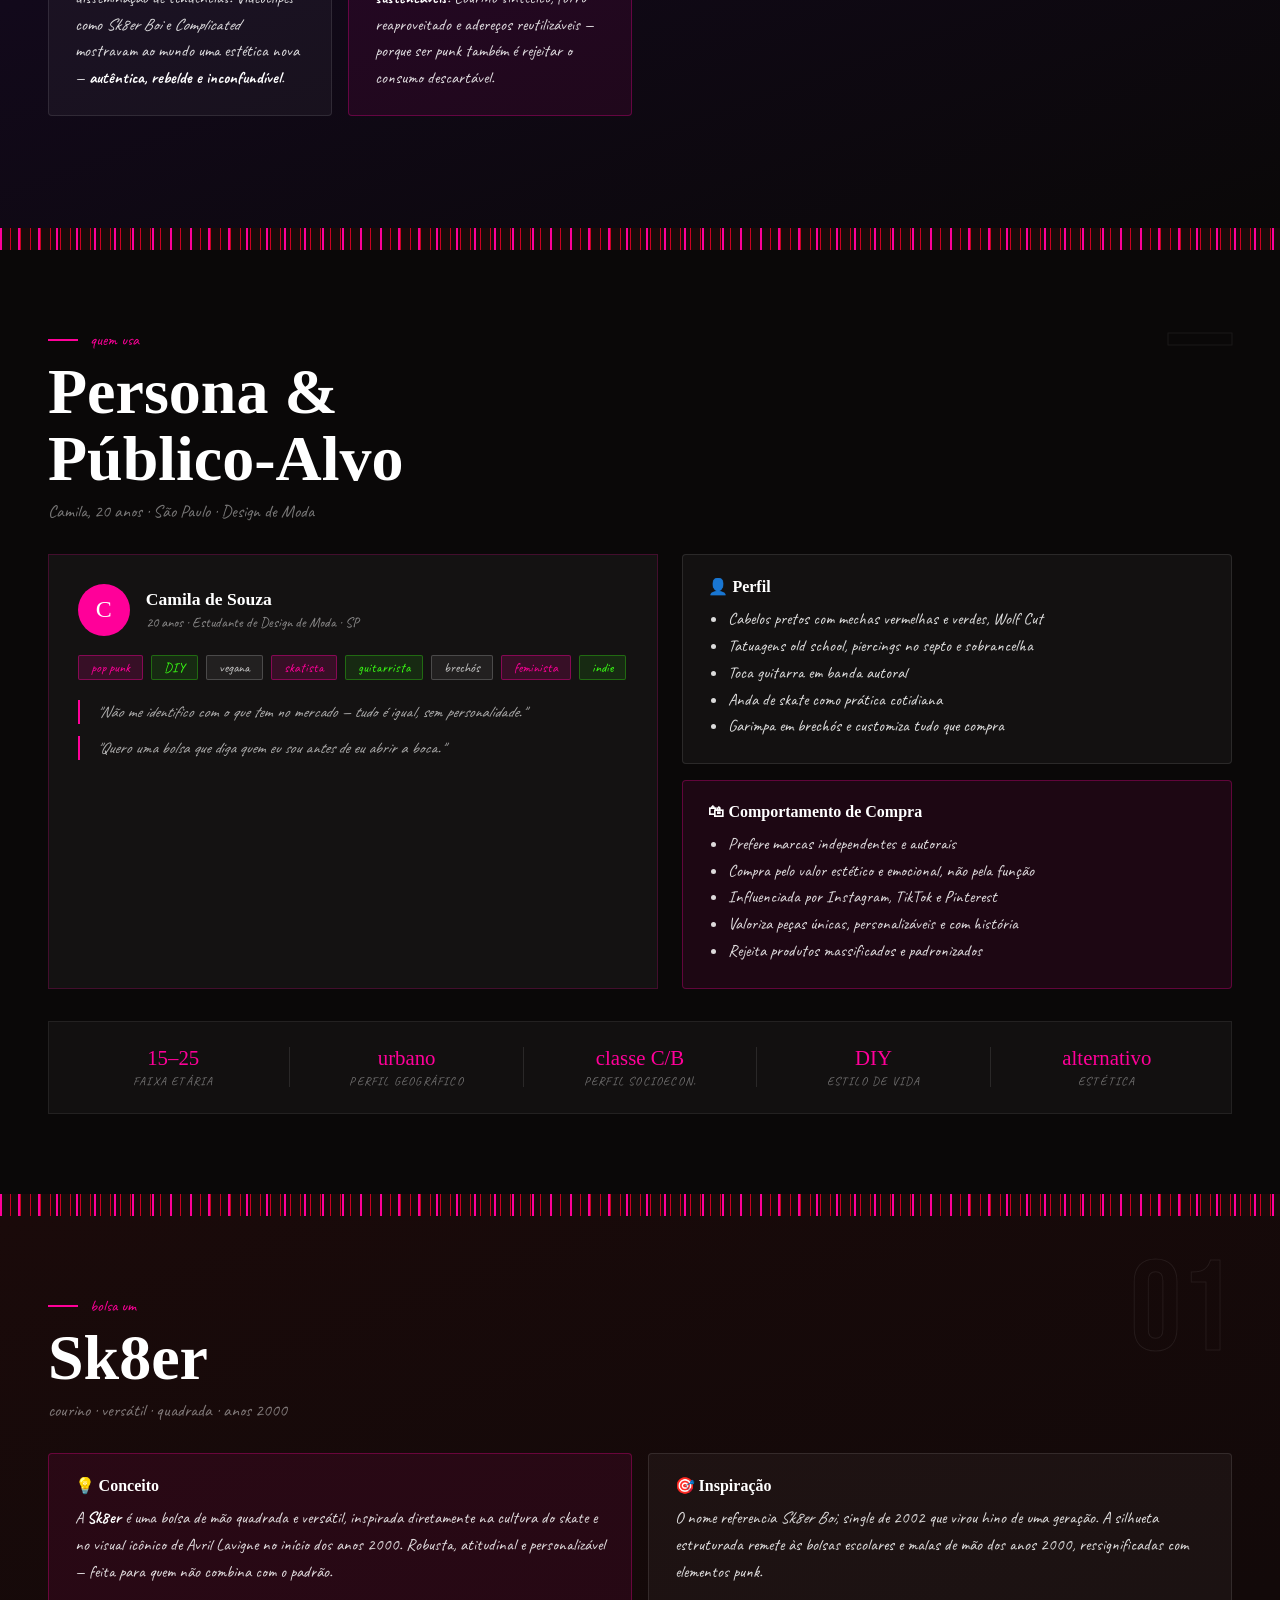
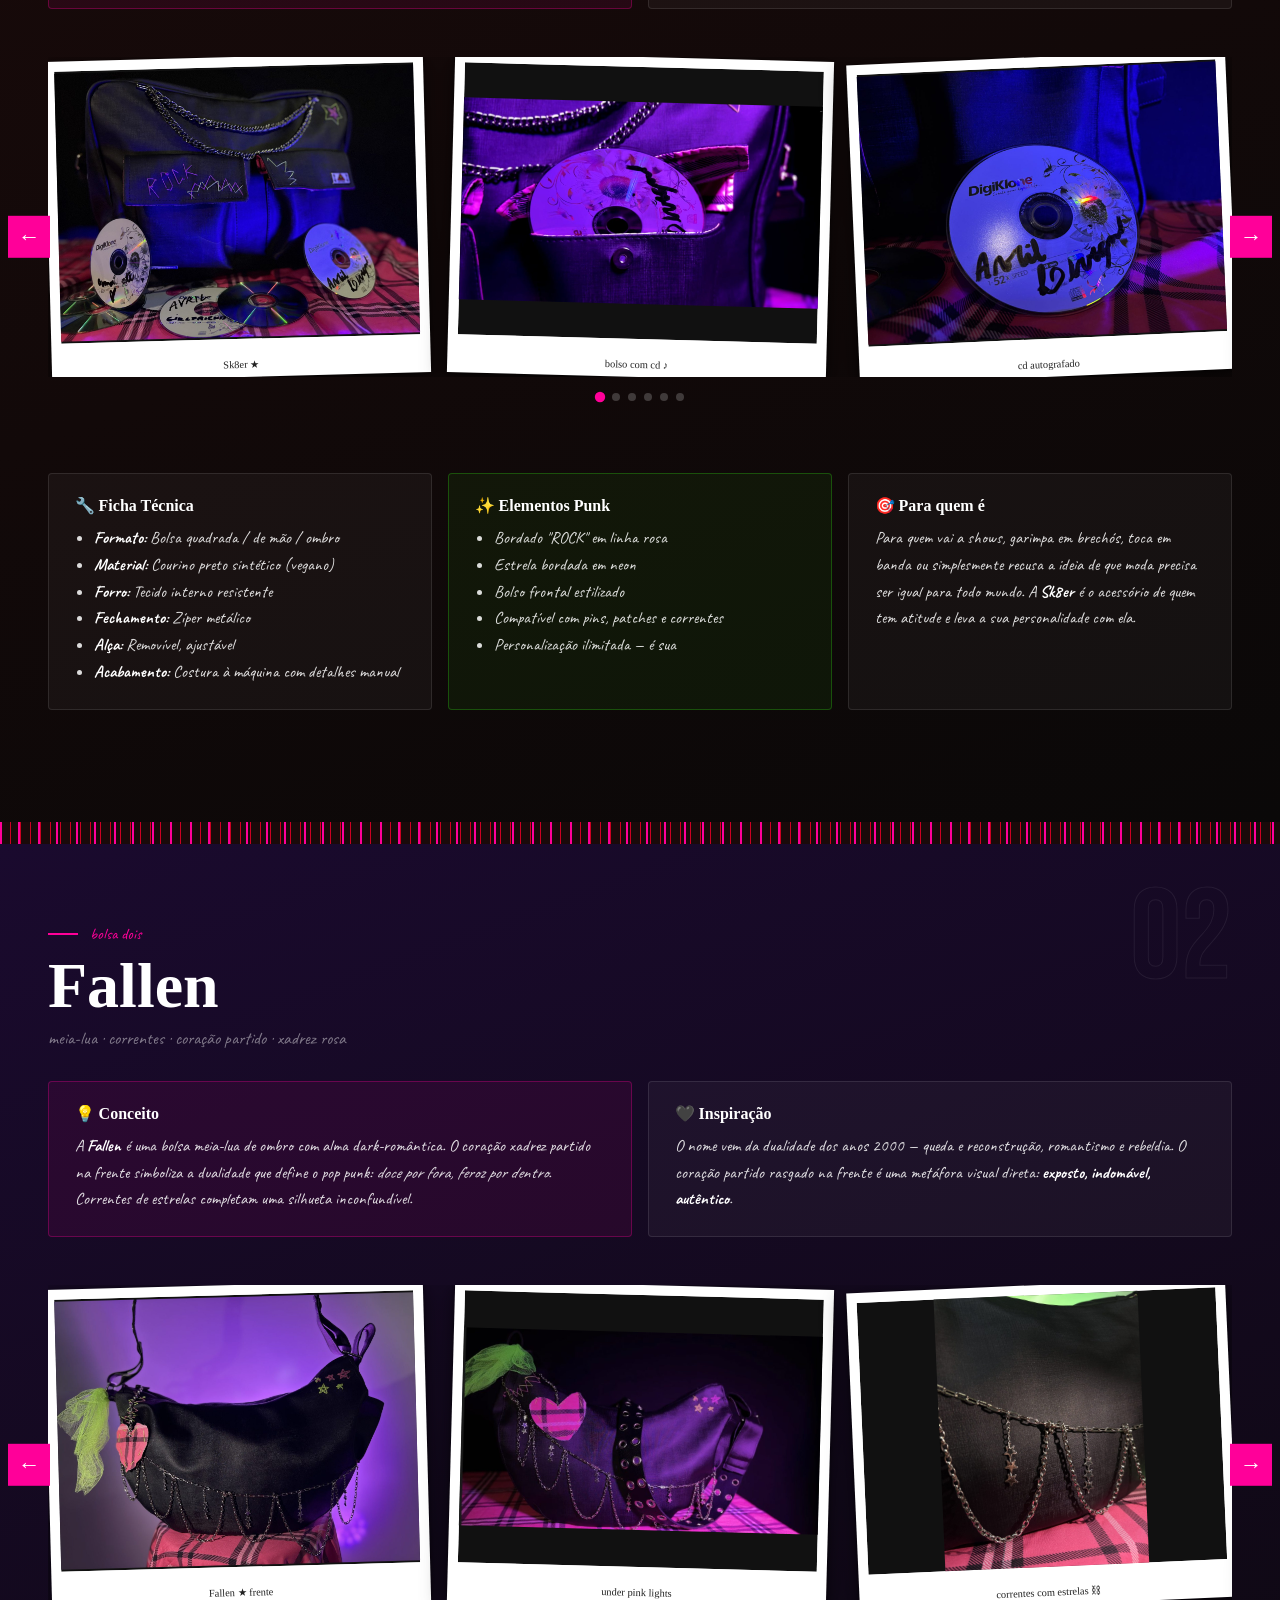
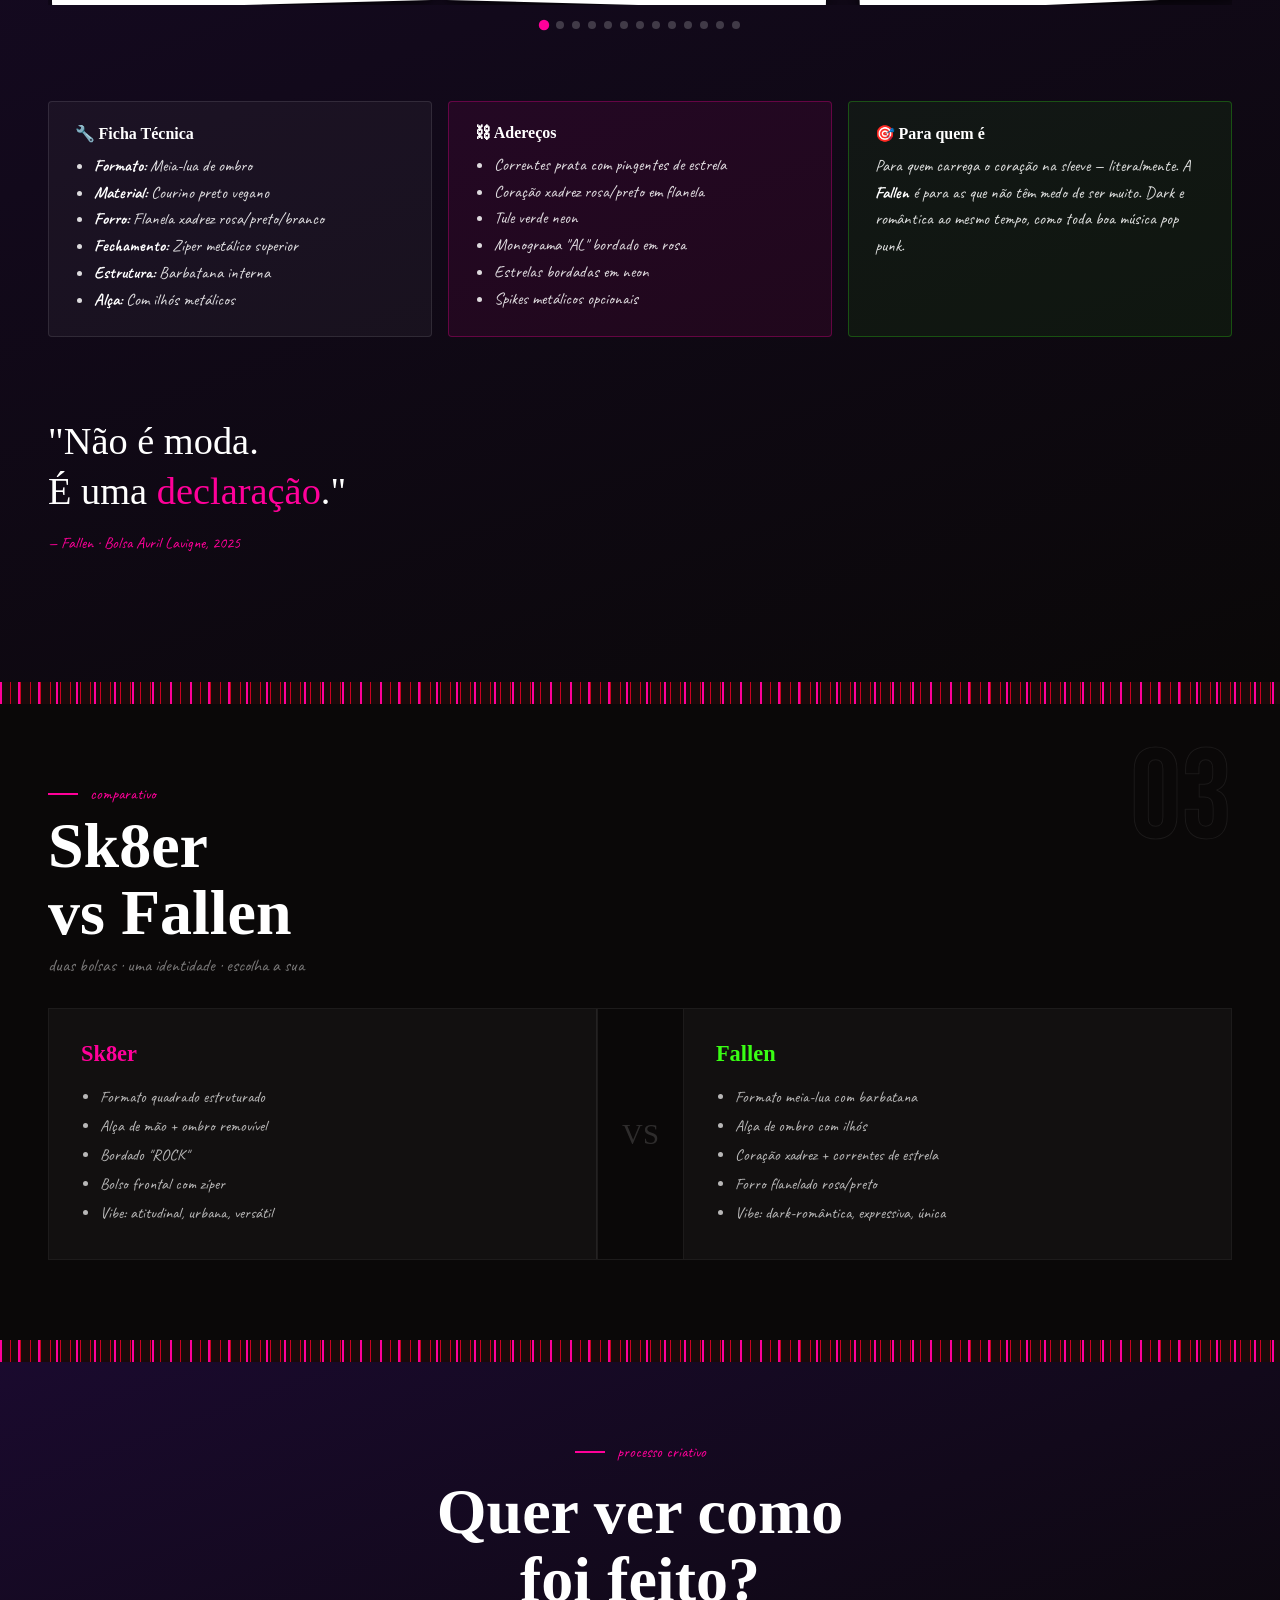
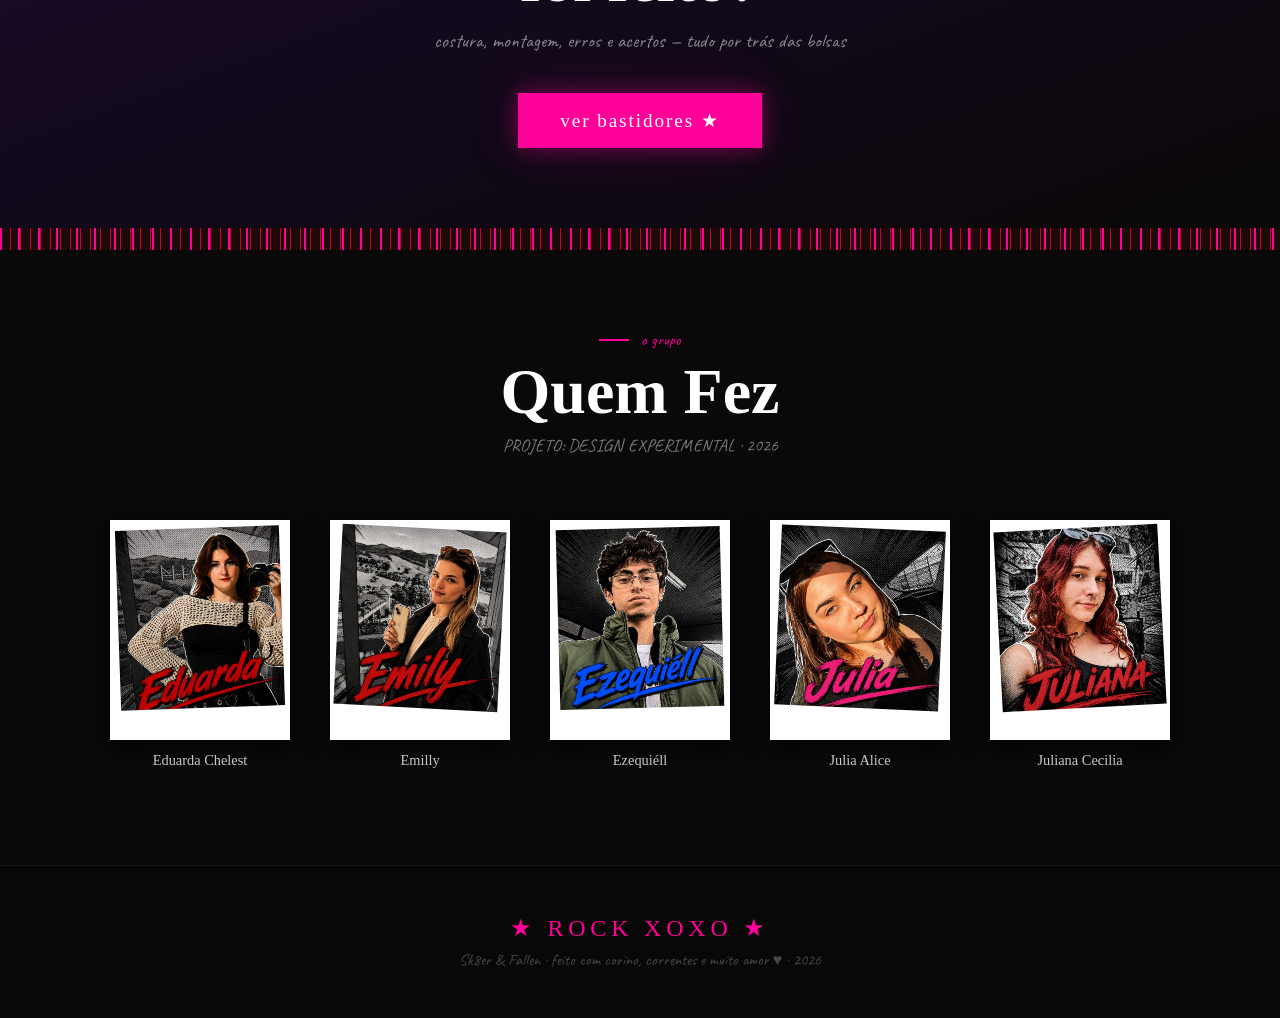
==== commit ba19eb88: "Update index.html" ====
--- a/index.html
+++ b/index.html
@@ -352,7 +352,7 @@
 
 <footer>
   <p class="footer-title flicker">★ ROCK XOXO ★</p>
-  <p class="footer-sub">Sk8er & Fallen · feito com correntes, spikes e muito amor ♥ · 2025</p>
+  <p class="footer-sub">Sk8er & Fallen · feito com corino, correntes e muito amor ♥ · 2026</p>
 </footer>
 
 <div class="lb" id="lb">
